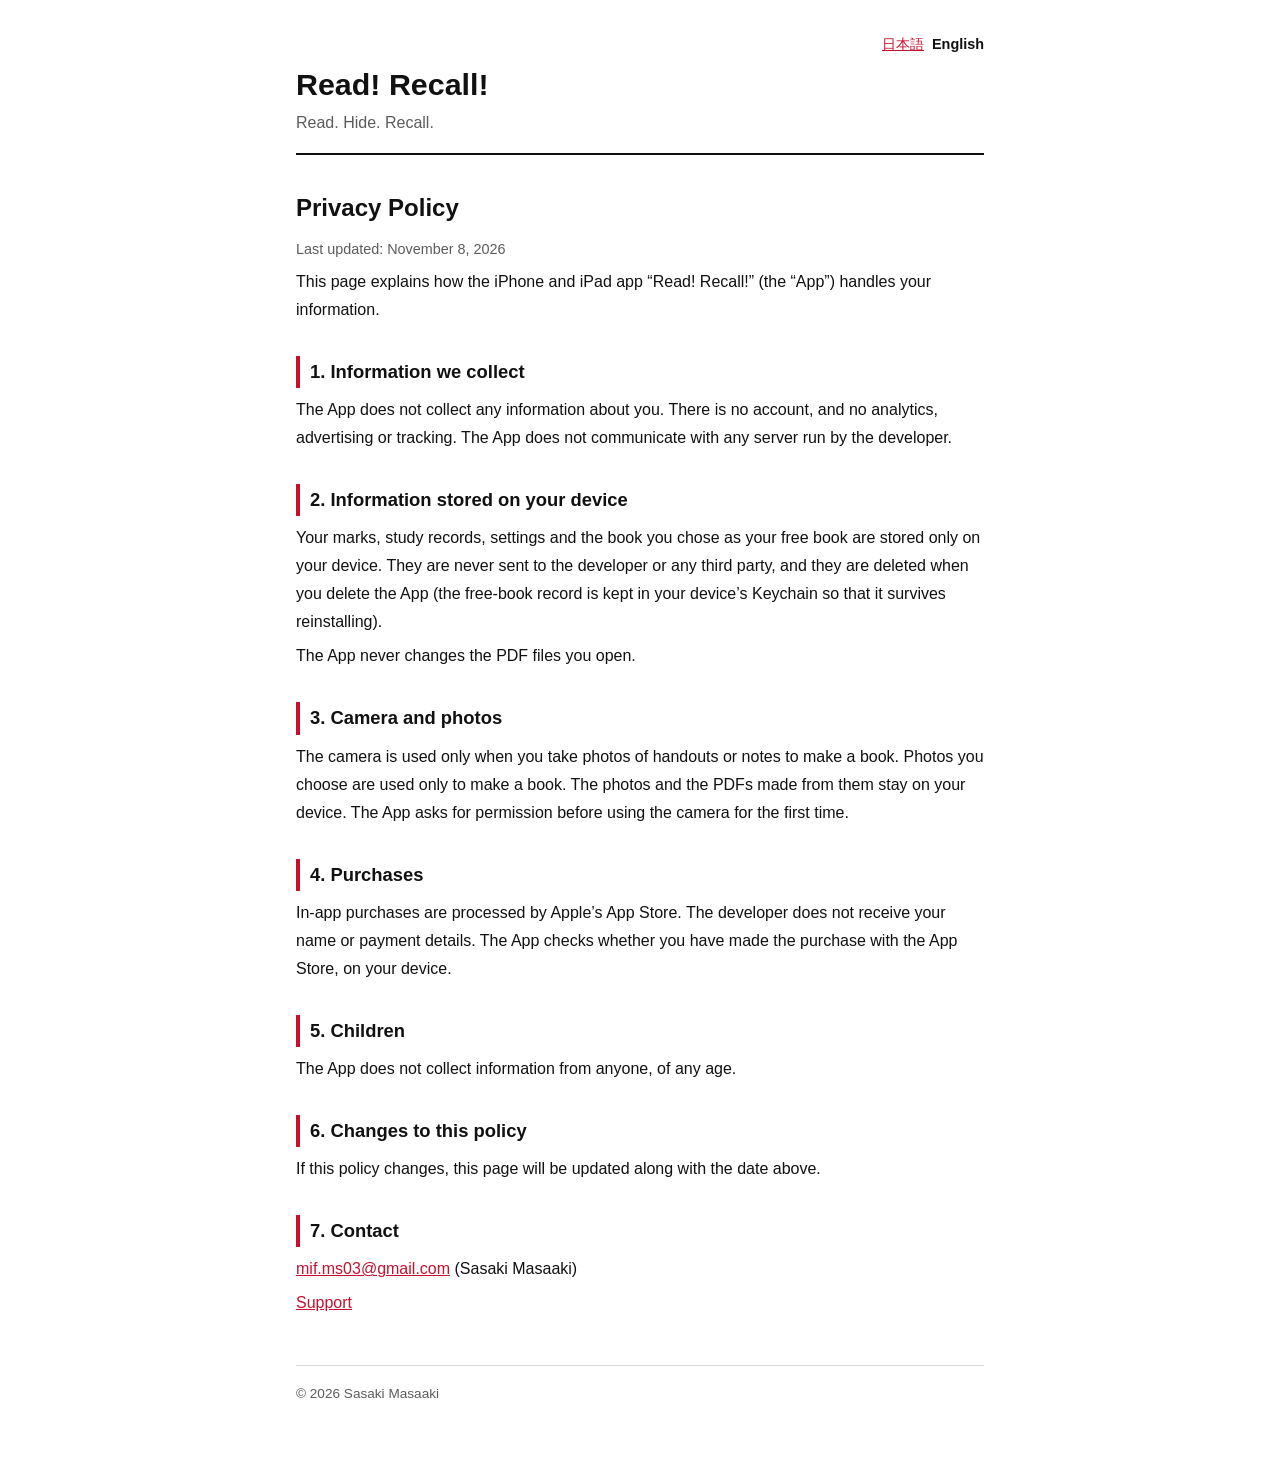
==== en/privacy.html @ c276e486 "Add support and privacy policy pages for Read! Recall! (Japanese and English) Co-Authored-By: Claude" ====
<!doctype html>
<html lang="en">
<head>
<meta charset="utf-8">
<meta name="viewport" content="width=device-width, initial-scale=1">
<title>Privacy Policy | Read! Recall!</title>
<link rel="stylesheet" href="../style.css">
</head>
<body>
<main>
<header>
  <nav class="lang"><a href="../ja/privacy.html" lang="ja">日本語</a><span>English</span></nav>
  <p class="app-name">Read! Recall!</p>
  <p class="app-sub">Read. Hide. Recall.</p>
</header>

<h1>Privacy Policy</h1>
<p class="date">Last updated: November 8, 2026</p>

<p>This page explains how the iPhone and iPad app “Read! Recall!” (the “App”) handles your information.</p>

<h2>1. Information we collect</h2>
<p>The App does not collect any information about you. There is no account, and no analytics, advertising or tracking. The App does not communicate with any server run by the developer.</p>

<h2>2. Information stored on your device</h2>
<p>Your marks, study records, settings and the book you chose as your free book are stored only on your device. They are never sent to the developer or any third party, and they are deleted when you delete the App (the free-book record is kept in your device’s Keychain so that it survives reinstalling).</p>
<p>The App never changes the PDF files you open.</p>

<h2>3. Camera and photos</h2>
<p>The camera is used only when you take photos of handouts or notes to make a book. Photos you choose are used only to make a book. The photos and the PDFs made from them stay on your device. The App asks for permission before using the camera for the first time.</p>

<h2>4. Purchases</h2>
<p>In-app purchases are processed by Apple’s App Store. The developer does not receive your name or payment details. The App checks whether you have made the purchase with the App Store, on your device.</p>

<h2>5. Children</h2>
<p>The App does not collect information from anyone, of any age.</p>

<h2>6. Changes to this policy</h2>
<p>If this policy changes, this page will be updated along with the date above.</p>

<h2>7. Contact</h2>
<p><a href="mailto:mif.ms03@gmail.com">mif.ms03@gmail.com</a> (Sasaki Masaaki)</p>

<p><a href="support.html">Support</a></p>

<footer>© 2026 Sasaki Masaaki</footer>
</main>
</body>
</html>
---- style.css ----
:root {
  --bg: #ffffff;
  --text: #111111;
  --muted: #5c5c5c;
  --line: #d9d9d9;
  --accent: #c8102e;
  --card: #f6f6f6;
}
@media (prefers-color-scheme: dark) {
  :root {
    --bg: #121212;
    --text: #f2f2f2;
    --muted: #a8a8a8;
    --line: #333333;
    --accent: #ff5a6e;
    --card: #1c1c1c;
  }
}
* { box-sizing: border-box; }
html { -webkit-text-size-adjust: 100%; }
body {
  margin: 0;
  background: var(--bg);
  color: var(--text);
  font-family: -apple-system, BlinkMacSystemFont, "Hiragino Sans", "Hiragino Kaku Gothic ProN", "Segoe UI", "Noto Sans JP", sans-serif;
  line-height: 1.75;
}
main { max-width: 720px; margin: 0 auto; padding: 32px 16px 64px; }
header { border-bottom: 2px solid var(--text); padding-bottom: 16px; margin-bottom: 24px; }
.app-name { font-size: clamp(1.45rem, 6.2vw, 1.9rem); font-weight: 800; margin: 0; line-height: 1.3; }
.app-sub { color: var(--muted); margin: 4px 0 0; }
.lang { text-align: right; font-size: .9rem; margin: 0 0 8px; }
.lang a, .lang span { margin-left: 8px; }
.lang span { font-weight: 700; }
h1 { font-size: 1.5rem; margin: 32px 0 8px; }
h2 { font-size: 1.15rem; margin: 32px 0 8px; padding-left: 10px; border-left: 4px solid var(--accent); }
h3 { font-size: 1rem; margin: 20px 0 4px; }
p, li { margin: 6px 0; }
ul { padding-left: 1.3em; }
a { color: var(--accent); }
.card { background: var(--card); border-radius: 12px; padding: 16px 18px; margin: 16px 0; }
.links { list-style: none; padding: 0; }
.links li { margin: 10px 0; }
.links a { font-weight: 700; font-size: 1.05rem; }
.date { color: var(--muted); font-size: .9rem; }
footer { border-top: 1px solid var(--line); margin-top: 48px; padding-top: 16px; color: var(--muted); font-size: .85rem; }
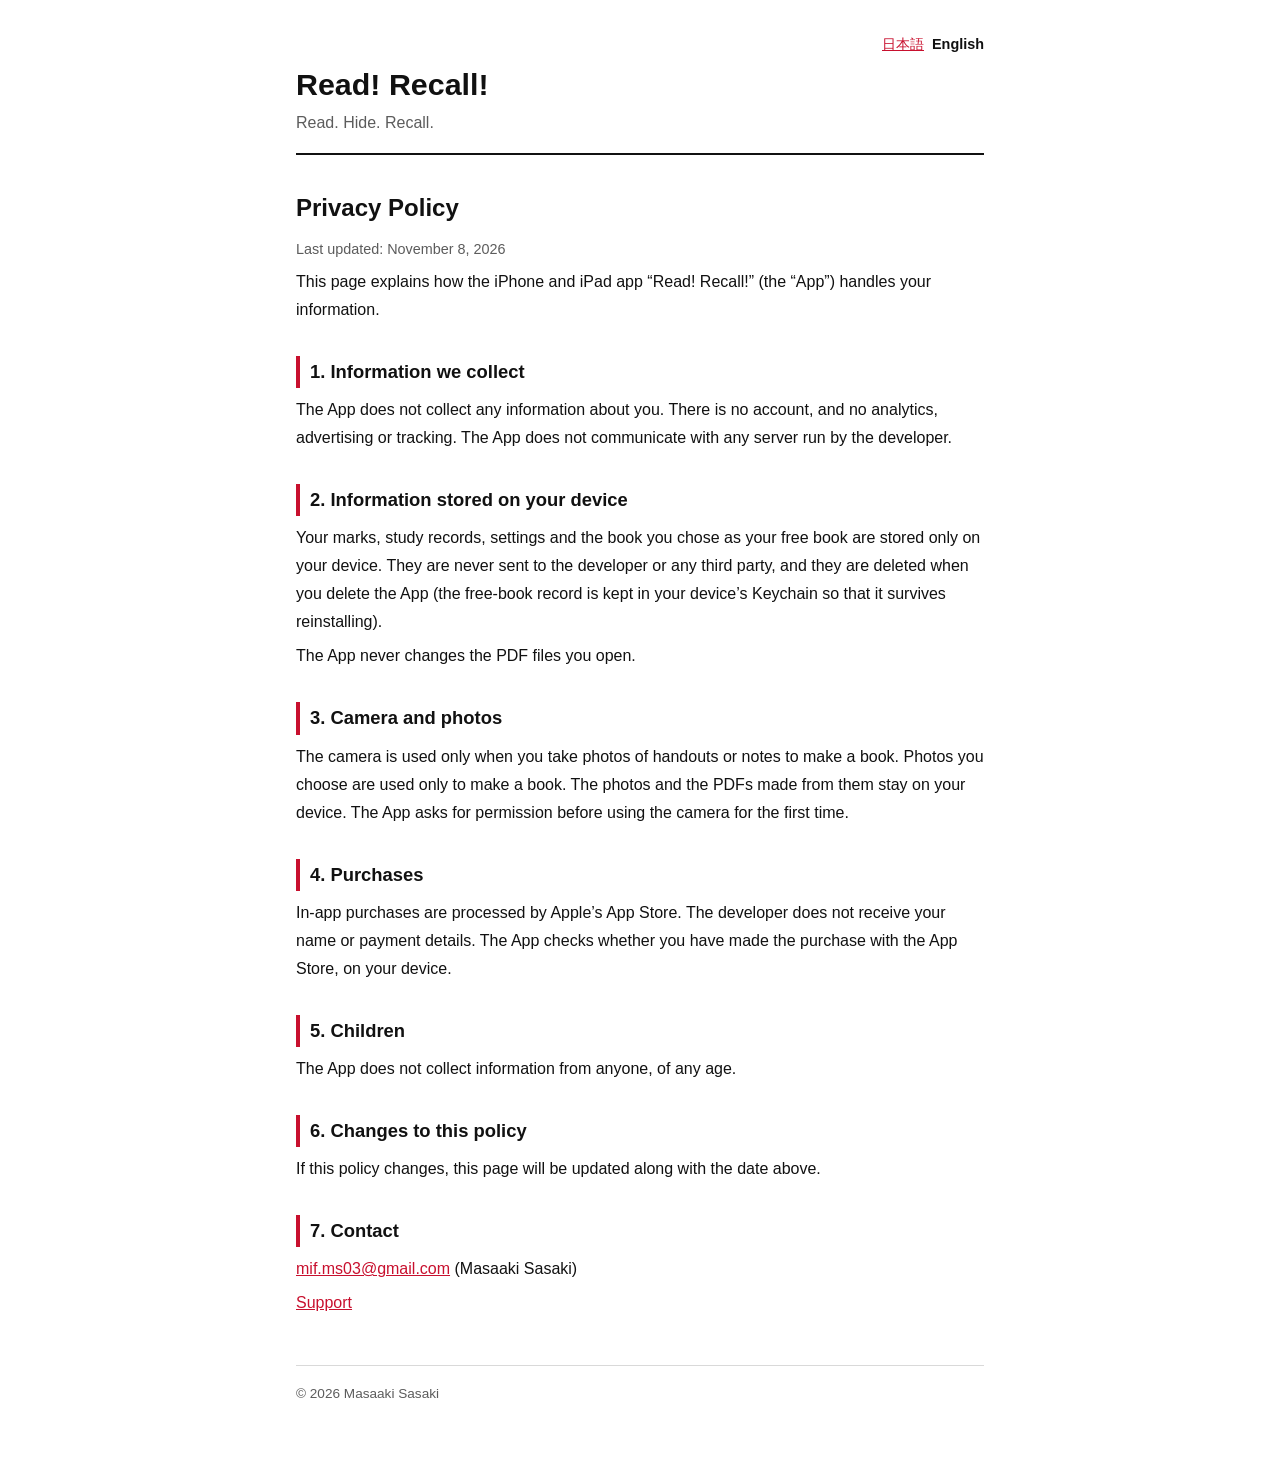
==== commit 07144834: "Write the name as Masaaki Sasaki, matching the App Store seller name Co-Authored-By: Claude Opus 5.5" ====
--- a/en/privacy.html
+++ b/en/privacy.html
@@ -39,11 +39,11 @@
 <p>If this policy changes, this page will be updated along with the date above.</p>
 
 <h2>7. Contact</h2>
-<p><a href="mailto:mif.ms03@gmail.com">mif.ms03@gmail.com</a> (Sasaki Masaaki)</p>
+<p><a href="mailto:mif.ms03@gmail.com">mif.ms03@gmail.com</a> (Masaaki Sasaki)</p>
 
 <p><a href="support.html">Support</a></p>
 
-<footer>© 2026 Sasaki Masaaki</footer>
+<footer>© 2026 Masaaki Sasaki</footer>
 </main>
 </body>
 </html>
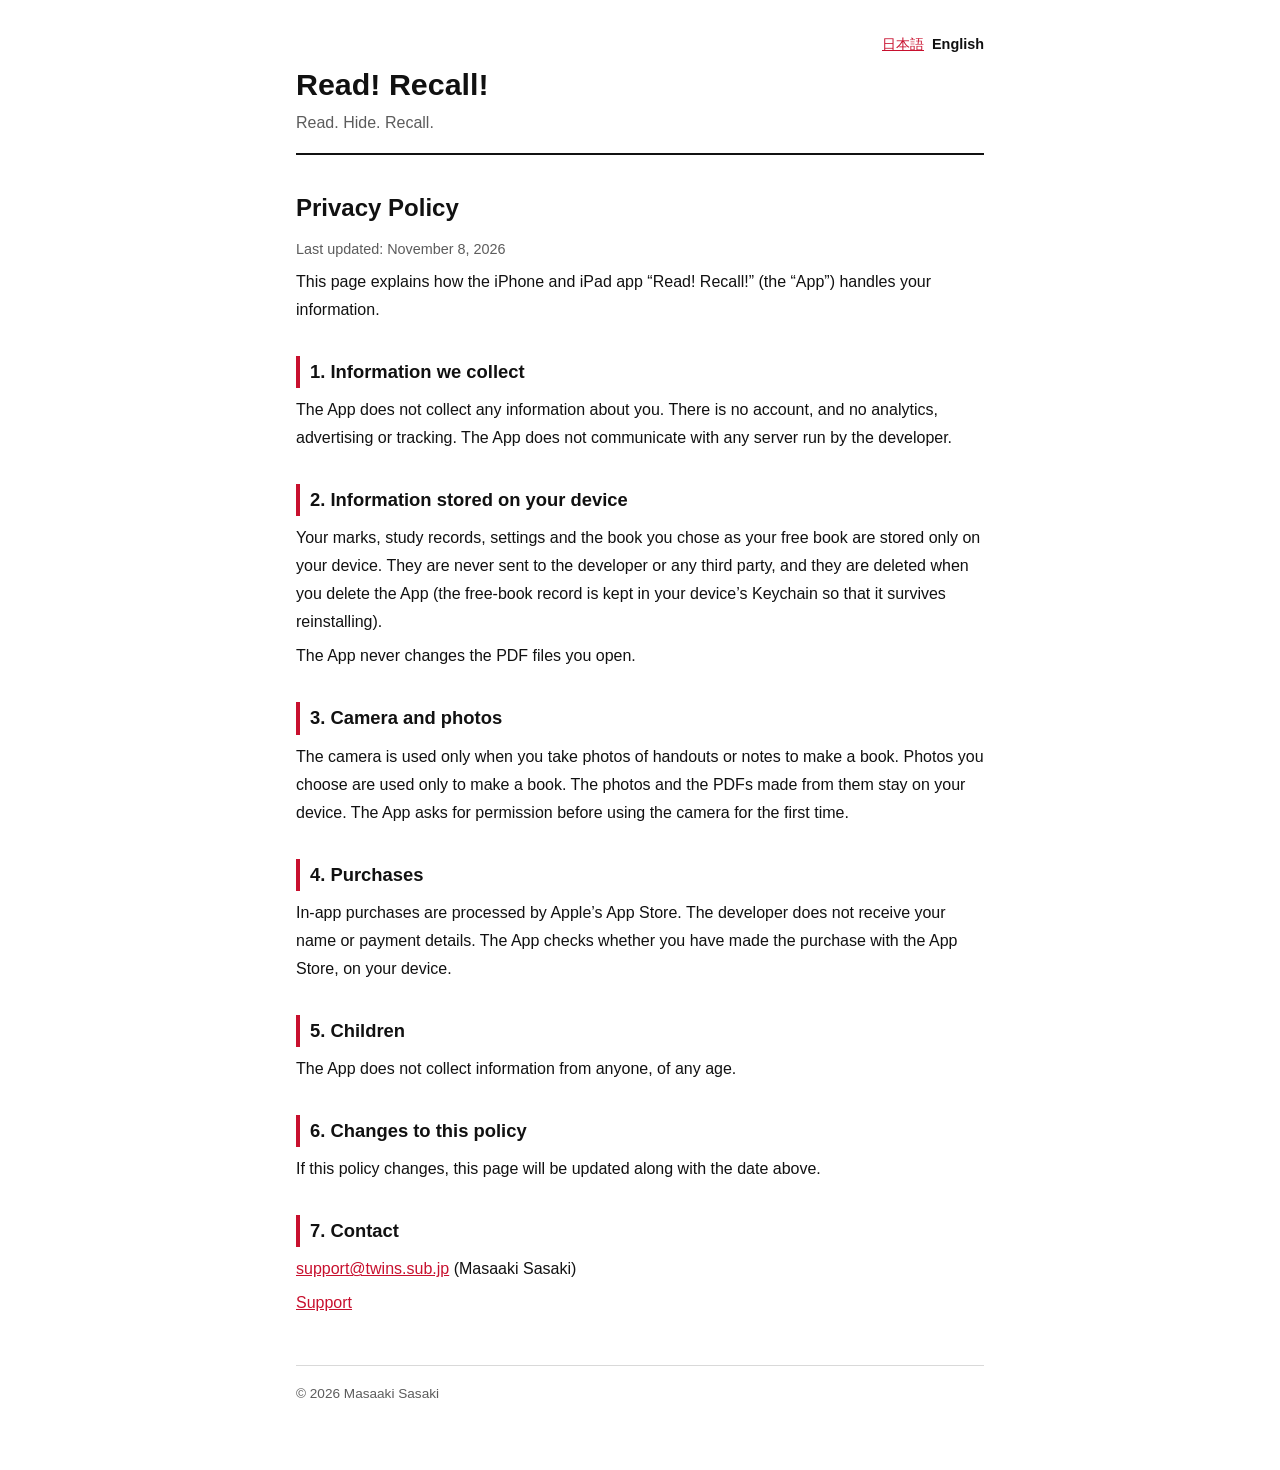
==== commit 4f7f30e6: "Change the contact email to support@twins.sub.jp Co-Authored-By: Claude Opus 5.5 <noreply@anthropic." ====
--- a/en/privacy.html
+++ b/en/privacy.html
@@ -39,7 +39,7 @@
 <p>If this policy changes, this page will be updated along with the date above.</p>
 
 <h2>7. Contact</h2>
-<p><a href="mailto:mif.ms03@gmail.com">mif.ms03@gmail.com</a> (Masaaki Sasaki)</p>
+<p><a href="mailto:support@twins.sub.jp">support@twins.sub.jp</a> (Masaaki Sasaki)</p>
 
 <p><a href="support.html">Support</a></p>
 
